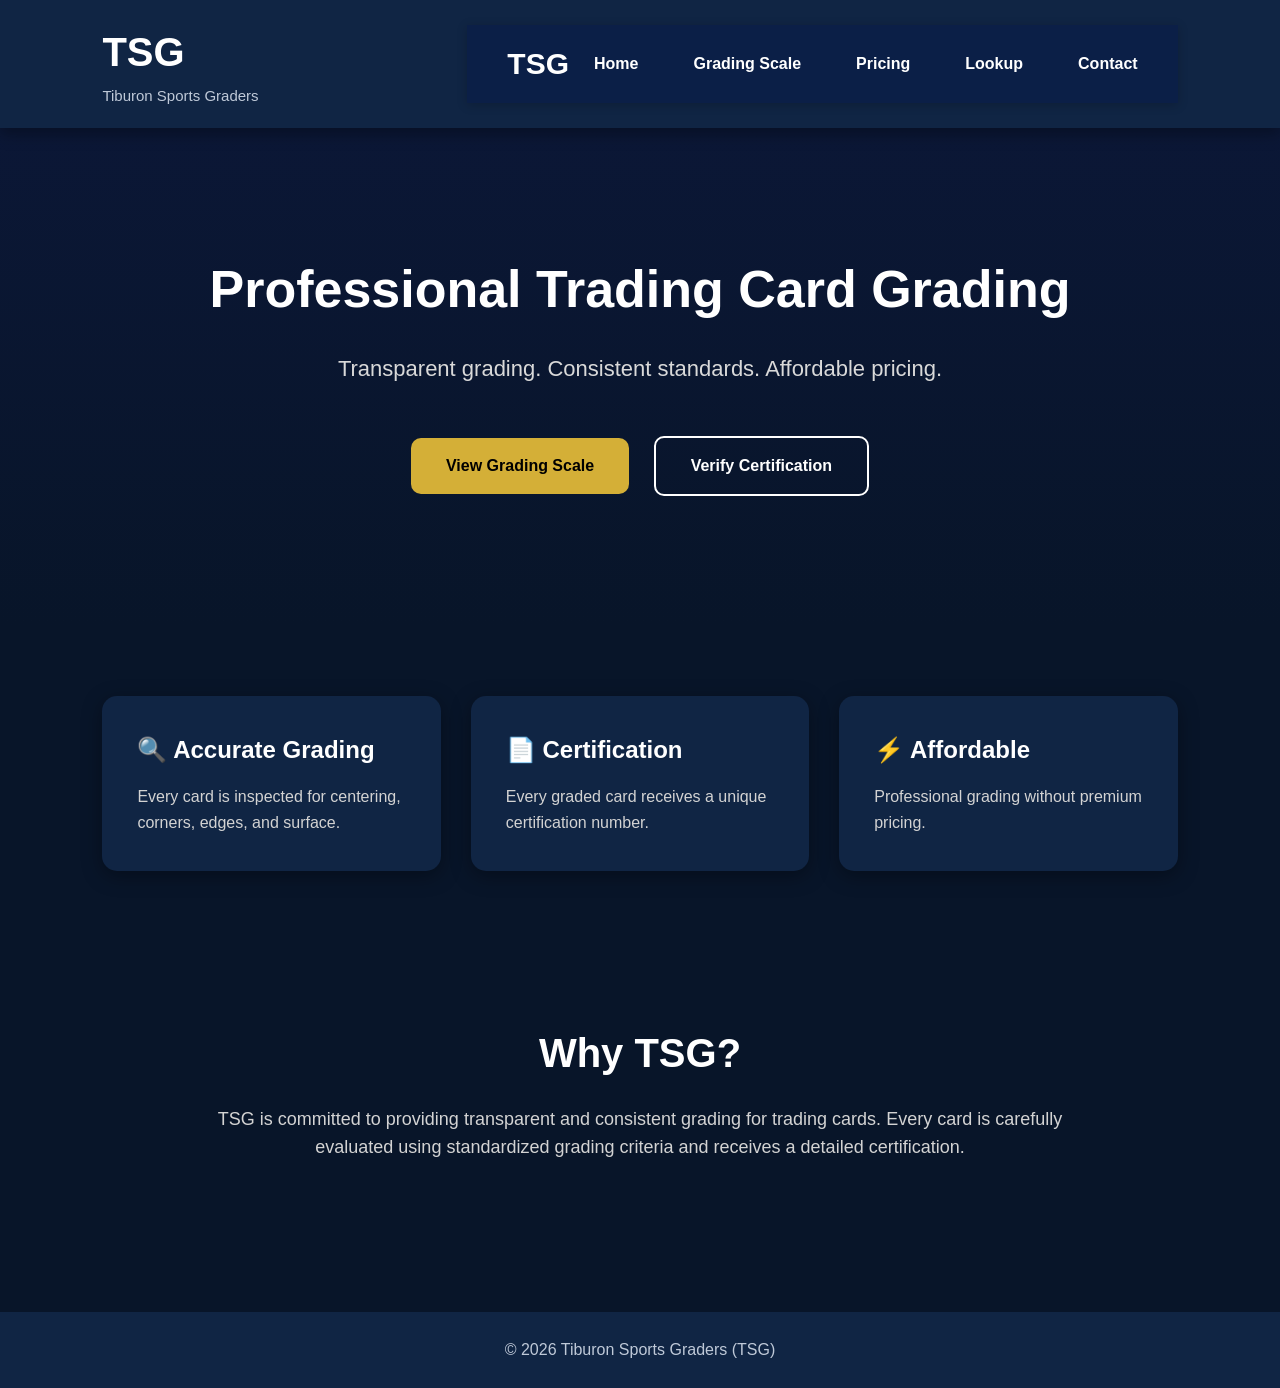
==== index.html @ 0d21d8f0 "Update navigation to use list of links Replaced the navigation structure with a list of links for be" ====
<!DOCTYPE html>
<html lang="en">
<head>
    <meta charset="UTF-8">
    <meta name="viewport" content="width=device-width, initial-scale=1.0">
    <title>TSG | Tiburon Sports Graders</title>

    <link rel="stylesheet" href="style.css">
</head>
<body>

    <header>
        <div class="logo">
            <h1>TSG</h1>
            <p>Tiburon Sports Graders</p>
        </div>

<nav>
    <h1>TSG</h1>

    <ul>
        <li><a href="#home">Home</a></li>
        <li><a href="#grading">Grading Scale</a></li>
        <li><a href="#pricing">Pricing</a></li>
        <li><a href="#lookup">Lookup</a></li>
        <li><a href="#contact">Contact</a></li>
    </ul>
</nav>

    </header>

    <section class="hero">

        <h2>Professional Trading Card Grading</h2>

        <p>
            Transparent grading.
            Consistent standards.
            Affordable pricing.
        </p>

        <a class="button" href="grading.html">View Grading Scale</a>
        <a class="button2" href="lookup.html">Verify Certification</a>

    </section>

    <section class="features">

        <div class="card">
            <h3>🔍 Accurate Grading</h3>
            <p>
                Every card is inspected for
                centering,
                corners,
                edges,
                and surface.
            </p>
        </div>

        <div class="card">
            <h3>📄 Certification</h3>
            <p>
                Every graded card receives a
                unique certification number.
            </p>
        </div>

        <div class="card">
            <h3>⚡ Affordable</h3>
            <p>
                Professional grading
                without premium pricing.
            </p>
        </div>

    </section>

    <section class="about">

        <h2>Why TSG?</h2>

        <p>
            TSG is committed to providing transparent and consistent grading for trading cards.
            Every card is carefully evaluated using standardized grading criteria and receives
            a detailed certification.
        </p>

    </section>

    <footer>

        <p>© 2026 Tiburon Sports Graders (TSG)</p>

    </footer>

</body>
</html>
---- style.css ----
*{
    margin:0;
    padding:0;
    box-sizing:border-box;
}

body{
    font-family:Arial, Helvetica, sans-serif;
    background:#081529;
    color:white;
    line-height:1.6;
}

/* ===========================
   HEADER
=========================== */

header{
    background:#102544;
    display:flex;
    justify-content:space-between;
    align-items:center;
    padding:20px 8%;
    position:sticky;
    top:0;
    z-index:1000;
    box-shadow:0 5px 15px rgba(0,0,0,.35);
}

.logo h1{
    font-size:40px;
    color:#ffffff;
}

.logo p{
    color:#bfc9d8;
    font-size:15px;
}

nav a{
    color:white;
    text-decoration:none;
    margin-left:25px;
    transition:.3s;
    font-weight:bold;
}

nav a:hover{
    color:#c0c0c0;
}

/* ===========================
   HERO
=========================== */

.hero{
    text-align:center;
    padding:120px 20px;
    background:linear-gradient(#0b1736,#081529);
}

.hero h2{
    font-size:52px;
    margin-bottom:20px;
}

.hero p{
    font-size:22px;
    color:#d9d9d9;
    margin-bottom:40px;
}

/* ===========================
   BUTTONS
=========================== */

.button,
.button2{

    display:inline-block;

    padding:15px 35px;

    margin:10px;

    border-radius:10px;

    text-decoration:none;

    font-weight:bold;

    transition:.3s;
}

.button{
    background:#d4af37;
    color:black;
}

.button:hover{
    background:#f2cb4c;
}

.button2{
    border:2px solid white;
    color:white;
}

.button2:hover{
    background:white;
    color:black;
}

/* ===========================
   FEATURE CARDS
=========================== */

.features{

    display:grid;

    grid-template-columns:repeat(auto-fit,minmax(250px,1fr));

    gap:30px;

    padding:70px 8%;
}

.card{

    background:#102544;

    padding:35px;

    border-radius:15px;

    transition:.3s;

    box-shadow:0 5px 20px rgba(0,0,0,.35);
}

.card:hover{

    transform:translateY(-8px);

    background:#17345d;
}

.card h3{

    margin-bottom:15px;

    font-size:24px;
}

.card p{

    color:#d3d3d3;
}

/* ===========================
   ABOUT
=========================== */

.about{

    text-align:center;

    padding:80px 12%;
}

.about h2{

    font-size:40px;

    margin-bottom:20px;
}

.about p{

    max-width:850px;

    margin:auto;

    color:#d3d3d3;

    font-size:18px;
}

/* ===========================
   FOOTER
=========================== */

footer{

    background:#102544;

    text-align:center;

    padding:25px;

    margin-top:70px;

    color:#bfc9d8;
}

/* ===========================
   MOBILE
=========================== */

@media(max-width:900px){

header{

    flex-direction:column;

    text-align:center;
}

nav{

    margin-top:20px;
}

nav a{

    display:block;

    margin:12px 0;
}

.hero h2{

    font-size:36px;
}

.hero p{

    font-size:18px;
}

.features{

    padding:50px 20px;
}

}
.container{
    width:90%;
    max-width:1100px;
    margin:auto;
    padding:40px;
}

table{
    width:100%;
    border-collapse:collapse;
    margin-top:30px;
}

th{
    background:#0b1f47;
    color:white;
    padding:15px;
}

td{
    padding:15px;
    border:1px solid #d9d9d9;
}

tr:nth-child(even){
    background:#1a4d8f;
    color:white;
}

.grades{
    display:grid;
    grid-template-columns:repeat(auto-fit,minmax(220px,1fr));
    gap:20px;
    margin-top:30px;
}

.box{
    background:#404040;
    color:#fff;
    border-radius:12px;
    padding:20px;
    box-shadow:0 4px 12px rgba(0,0,0,.15);
}

.box:nth-child(even){
    background:#1a4d8f;
}

function searchCard(){

let cert=document.getElementById("cert").value;

let result=document.getElementById("result");

if(cert=="001"){

result.innerHTML=`

<h2>Certification #001</h2>

<img src="images/ozzie.jpg" width="250">

<h3>Ozzie Guillen</h3>

<p><b>Year:</b> 1989</p>

<p><b>Brand:</b> Donruss</p>

<p><b>Set:</b> MVP</p>

<p><b>Card #:</b> BC-23</p>

<p><b>Final Grade:</b> EX5</p>

<p><b>Grader:</b> TSG</p>

<p><b>Notes</b></p>

<ul>

<li>Red stain on back</li>

<li>2 factory print dots</li>

</ul>

`;

}

else{

result.innerHTML="<h2>Certification Not Found</h2>";

}

}
/* Navigation Bar */

nav {
    position: sticky;      /* Makes it stay at the top while scrolling */
    top: 0;
    z-index: 1000;

    display: flex;
    justify-content: space-between;
    align-items: center;

    background: #0B1F47;
    padding: 15px 40px;

    box-shadow: 0 2px 10px rgba(0,0,0,.2);
}

nav h1 {
    color: white;
    margin: 0;
    font-size: 30px;
}

nav ul {
    display: flex;
    list-style: none;
    gap: 30px;
    margin: 0;
    padding: 0;
}

nav a {
    color: white;
    text-decoration: none;
    font-weight: bold;
    transition: 0.3s;
}

nav a:hover {
    color: gold;
}
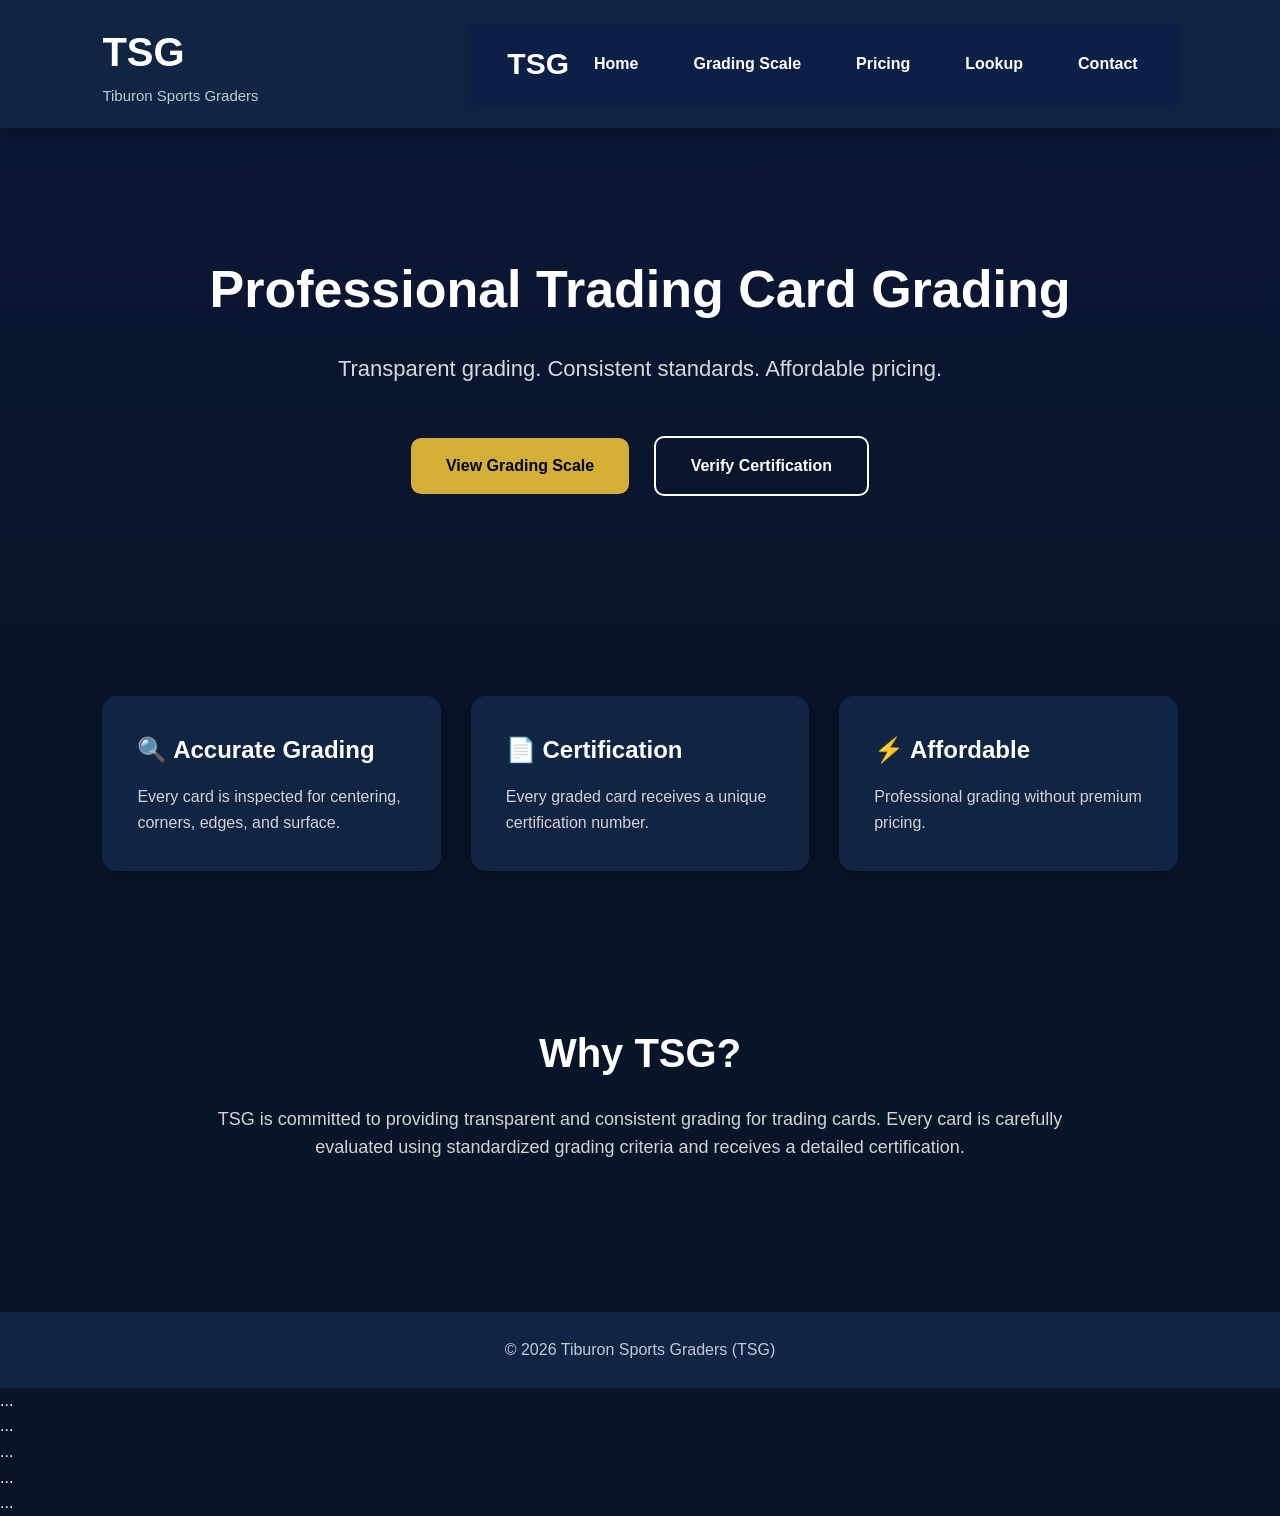
==== commit 94058dbb: "Add new sections to index.html Added multiple sections for home, grading, pricing, lookup, and conta" ====
--- a/index.html
+++ b/index.html
@@ -95,3 +95,22 @@
 
 </body>
 </html>
+<section id="home">
+...
+</section>
+
+<section id="grading">
+...
+</section>
+
+<section id="pricing">
+...
+</section>
+
+<section id="lookup">
+...
+</section>
+
+<section id="contact">
+...
+</section>
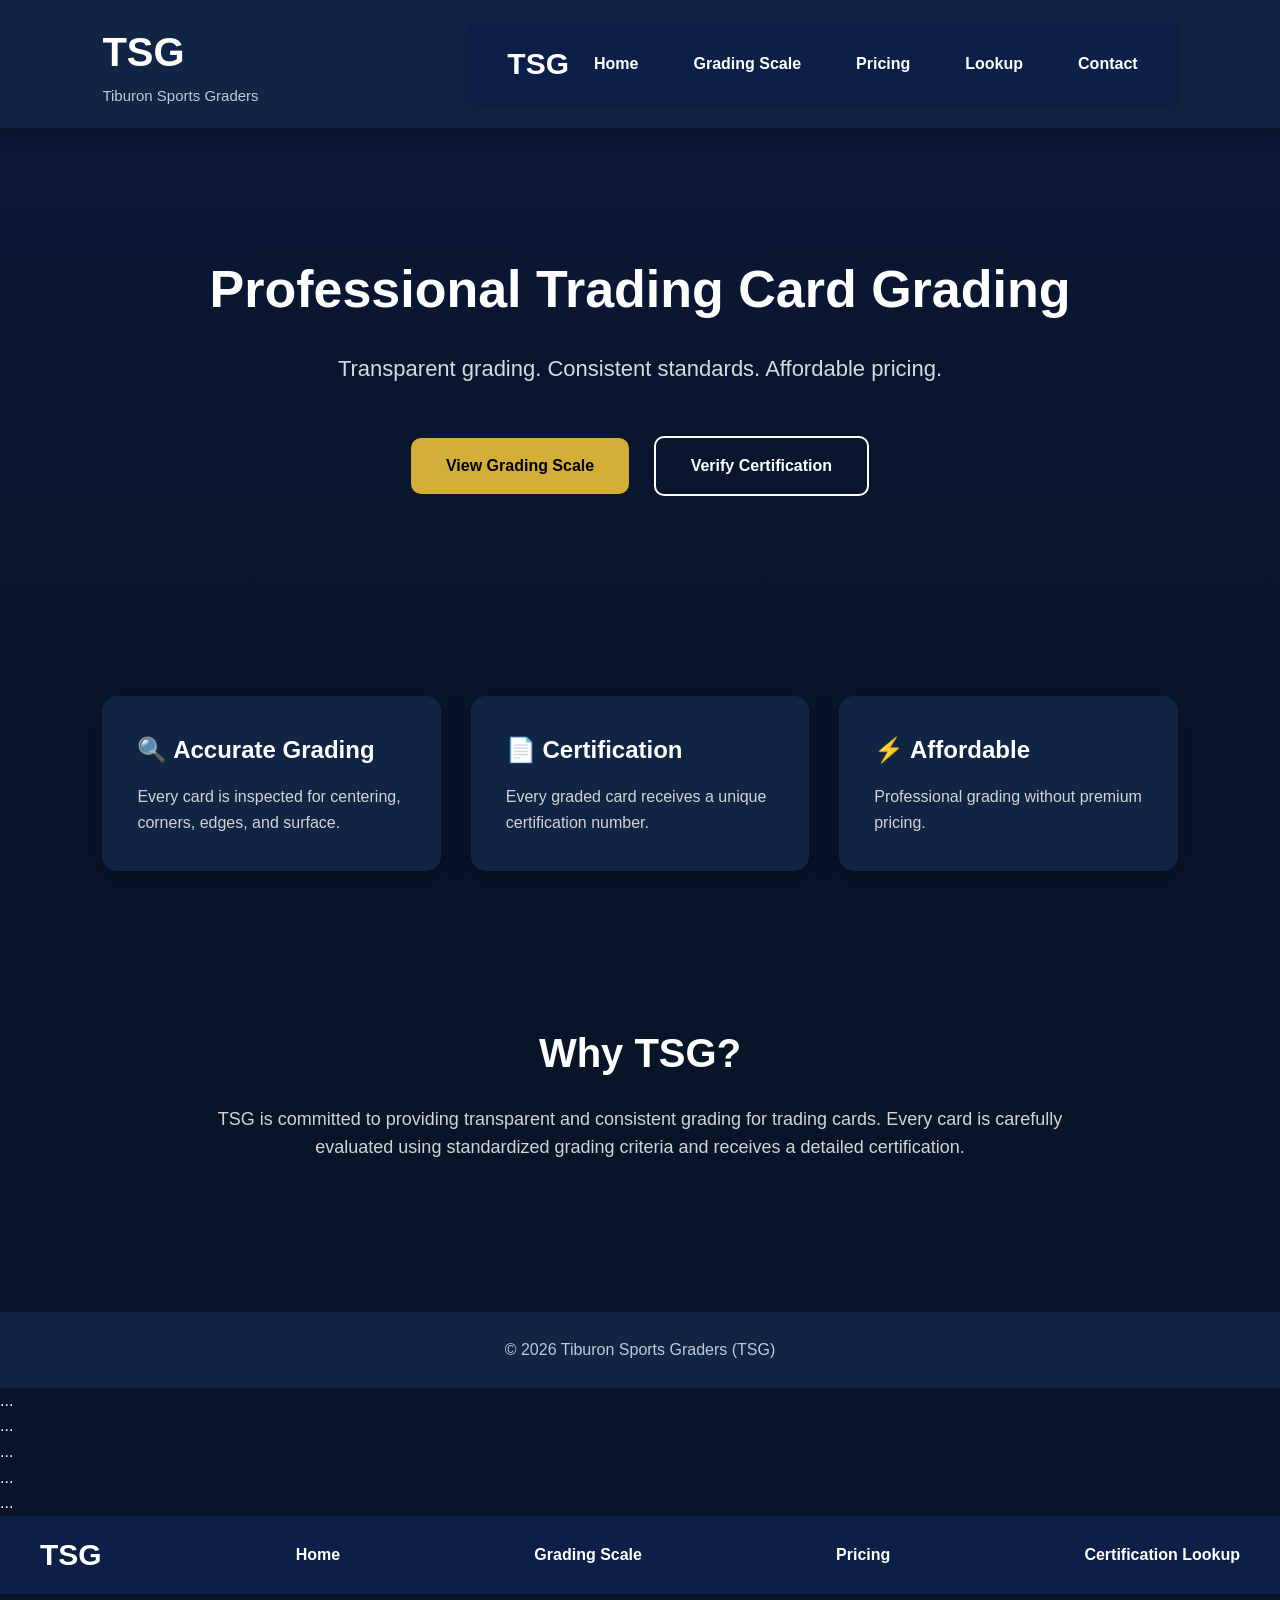
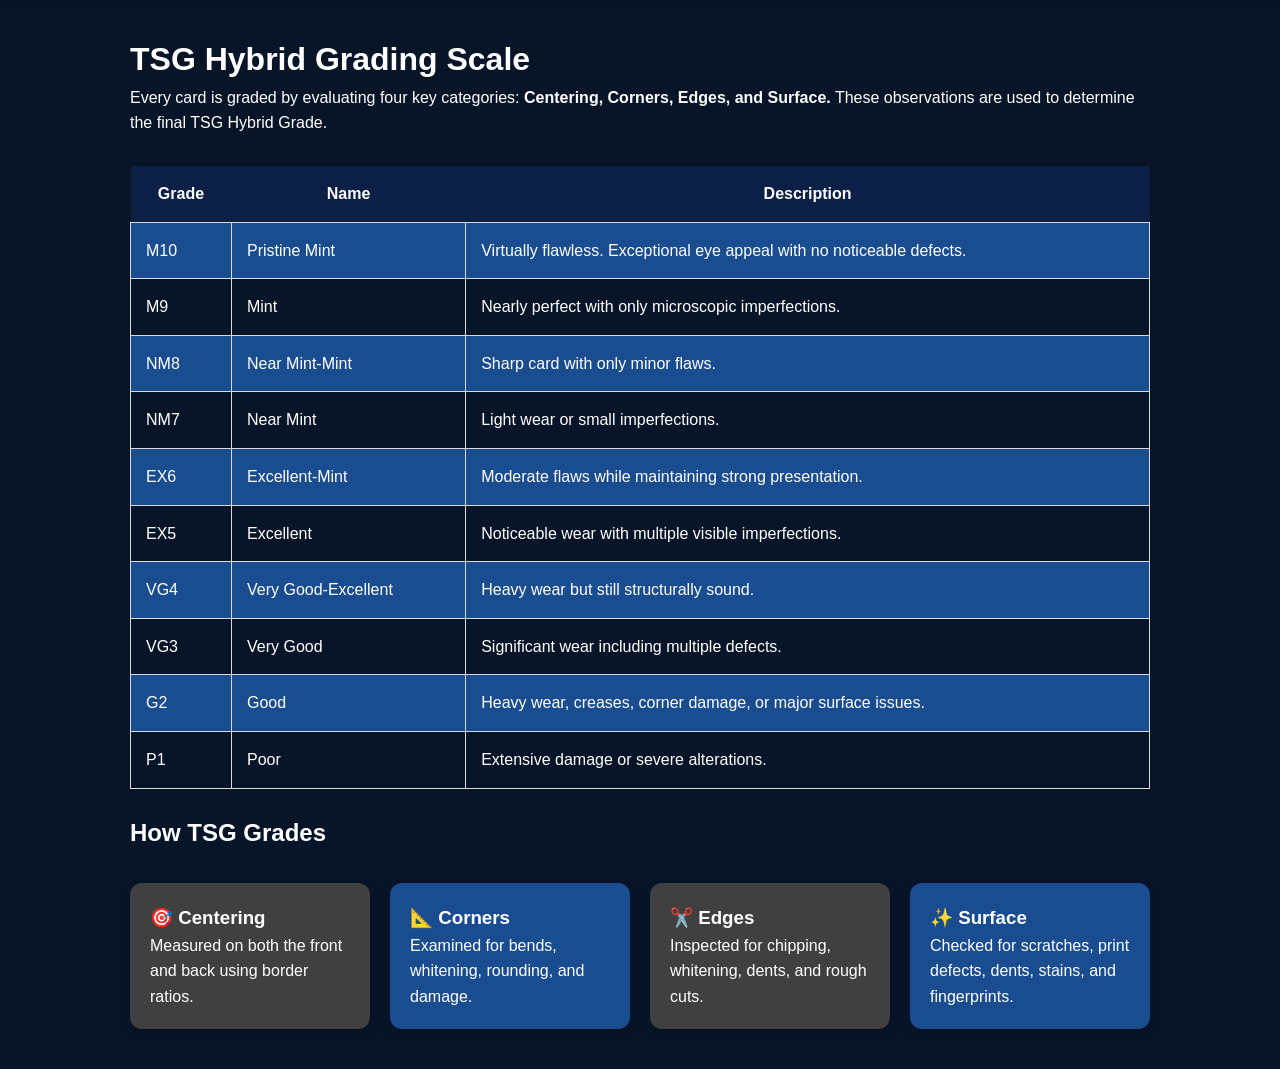
==== commit 162a4a60: "Add basic structure and grading scale to index.html" ====
--- a/index.html
+++ b/index.html
@@ -114,3 +114,135 @@
 <section id="contact">
 ...
 </section>
+<!DOCTYPE html>
+<html lang="en">
+<head>
+<meta charset="UTF-8">
+<meta name="viewport" content="width=device-width, initial-scale=1.0">
+<title>TSG Grading Scale</title>
+<link rel="stylesheet" href="style.css">
+</head>
+
+<body>
+
+<nav>
+    <h1>TSG</h1>
+    <a href="index">Home</a>
+    <a href="grading">Grading Scale</a>
+    <a href="pricing">Pricing</a>
+    <a href="lookup">Certification Lookup</a>
+</nav>
+
+<div class="container">
+
+<h1>TSG Hybrid Grading Scale</h1>
+
+<p>
+Every card is graded by evaluating four key categories:
+<strong>Centering, Corners, Edges, and Surface.</strong>
+These observations are used to determine the final TSG Hybrid Grade.
+</p>
+
+<table>
+
+<tr>
+<th>Grade</th>
+<th>Name</th>
+<th>Description</th>
+</tr>
+
+<tr>
+<td>M10</td>
+<td>Pristine Mint</td>
+<td>Virtually flawless. Exceptional eye appeal with no noticeable defects.</td>
+</tr>
+
+<tr>
+<td>M9</td>
+<td>Mint</td>
+<td>Nearly perfect with only microscopic imperfections.</td>
+</tr>
+
+<tr>
+<td>NM8</td>
+<td>Near Mint-Mint</td>
+<td>Sharp card with only minor flaws.</td>
+</tr>
+
+<tr>
+<td>NM7</td>
+<td>Near Mint</td>
+<td>Light wear or small imperfections.</td>
+</tr>
+
+<tr>
+<td>EX6</td>
+<td>Excellent-Mint</td>
+<td>Moderate flaws while maintaining strong presentation.</td>
+</tr>
+
+<tr>
+<td>EX5</td>
+<td>Excellent </td>
+<td> Noticeable wear with multiple visible imperfections.</td>
+</tr>
+
+<tr>
+<td>VG4</td>
+<td>Very Good-Excellent</td>
+<td>Heavy wear but still structurally sound.</td>
+</tr>
+
+<tr>
+<td>VG3</td>
+<td>Very Good</td>
+<td>Significant wear including multiple defects.</td>
+</tr>
+
+<tr>
+<td>G2</td>
+<td>Good</td>
+<td>Heavy wear, creases, corner damage, or major surface issues.</td>
+</tr>
+
+<tr>
+<td>P1</td>
+<td>Poor</td>
+<td>Extensive damage or severe alterations.</td>
+</tr>
+
+</table>
+
+<br>
+
+<h2>How TSG Grades</h2>
+
+<div class="grades">
+
+<div class="box">
+<h3>🎯 Centering</h3>
+<p>Measured on both the front and back using border ratios.</p>
+</div>
+
+<div class="box">
+<h3>📐 Corners</h3>
+<p>Examined for bends, whitening, rounding, and damage.</p>
+</div>
+
+<div class="box">
+<h3>✂️ Edges</h3>
+<p>Inspected for chipping, whitening, dents, and rough cuts.</p>
+</div>
+
+<div class="box">
+<h3>✨ Surface</h3>
+<p>Checked for scratches, print defects, dents, stains, and fingerprints.</p>
+</div>
+
+</div>
+
+</div>
+
+</body>
+</html>
+
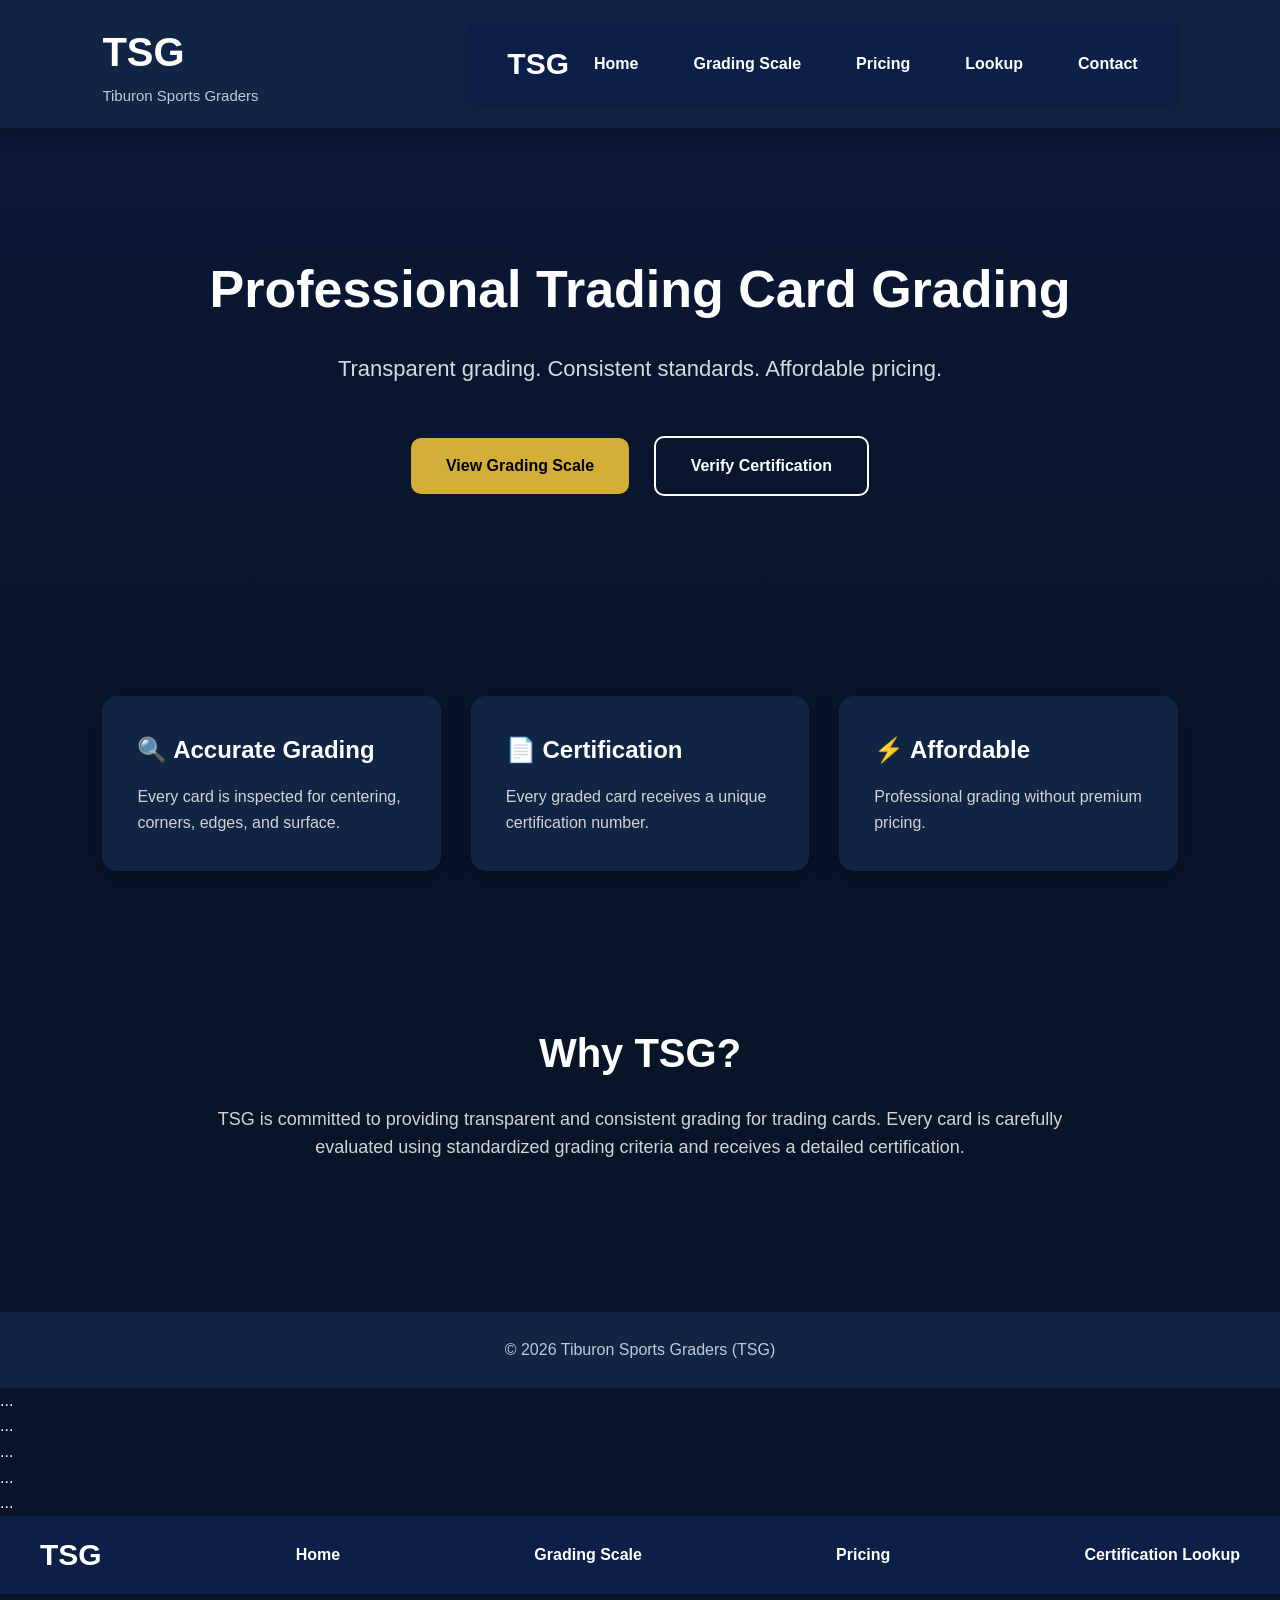
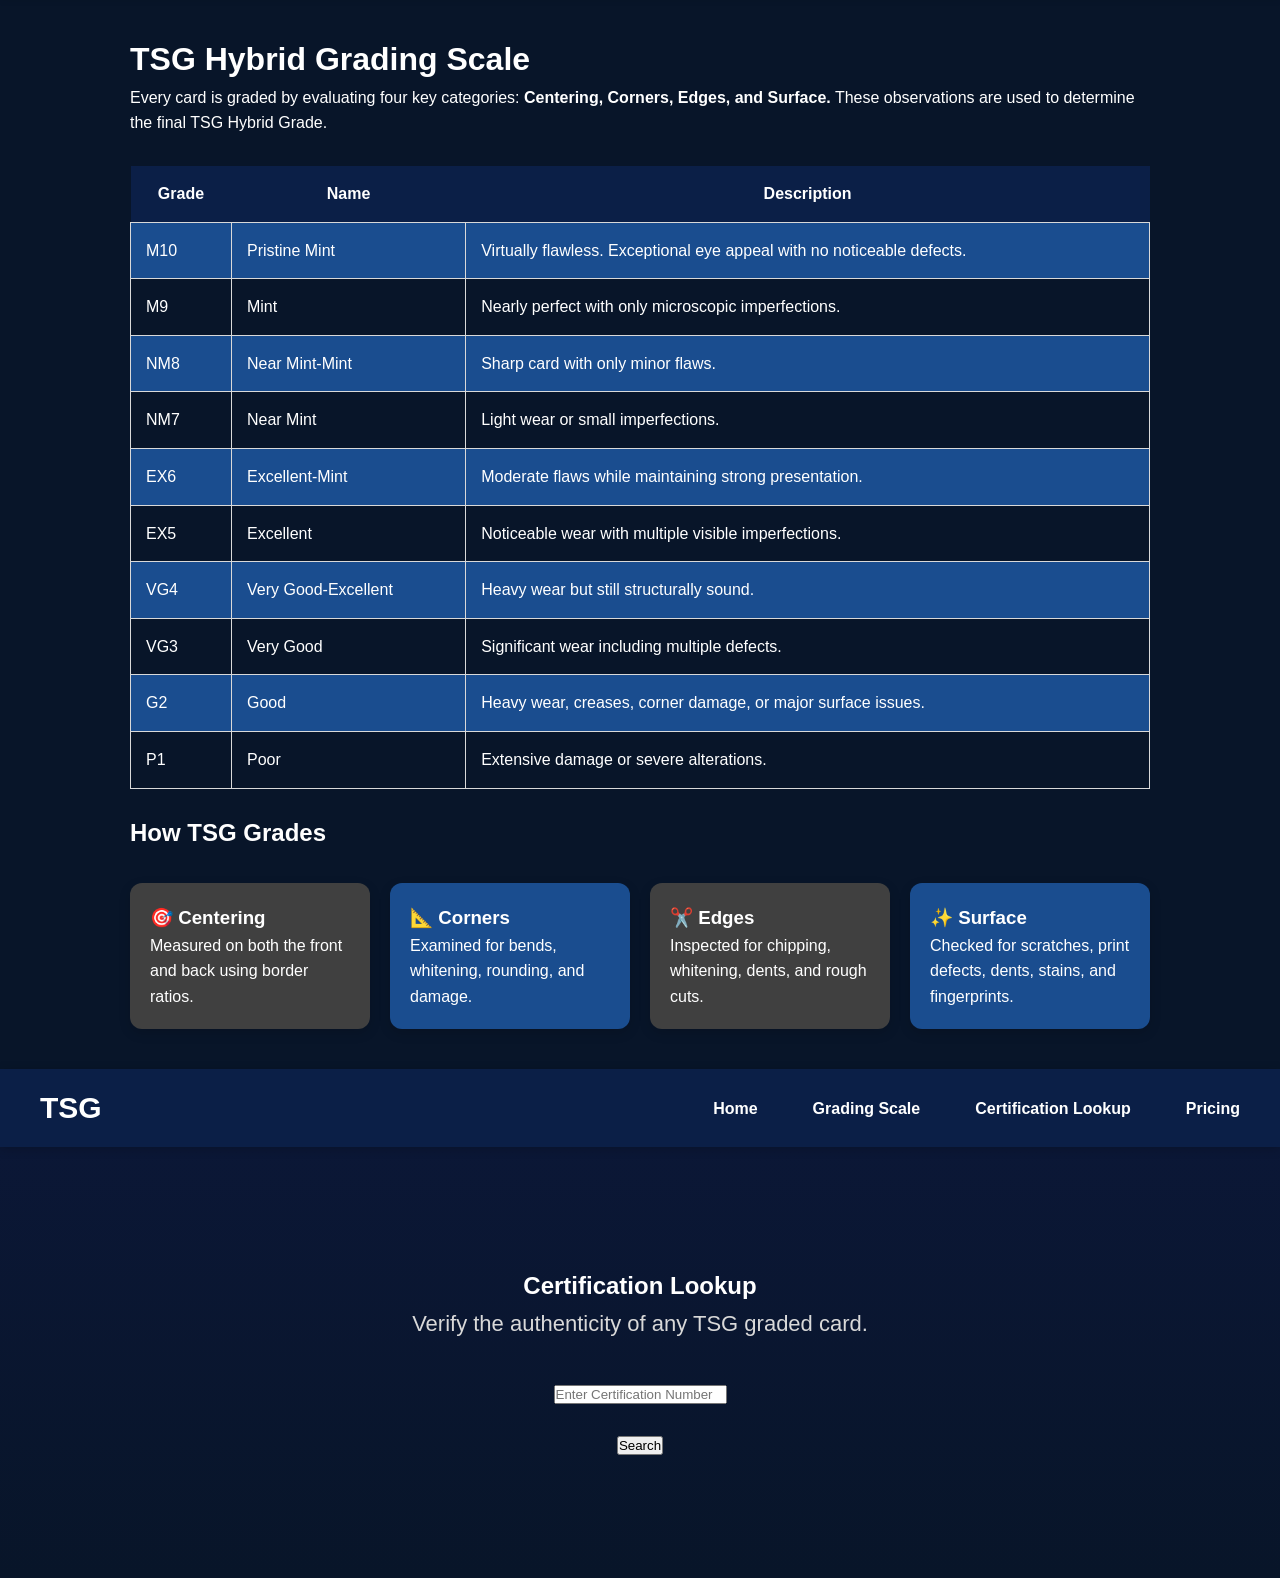
==== commit a3dace3f: "Add HTML structure for Certification Lookup page" ====
--- a/index.html
+++ b/index.html
@@ -245,4 +245,51 @@
 
 </body>
 </html>
-
+<!DOCTYPE html>
+<html lang="en">
+<head>
+<meta charset="UTF-8">
+<meta name="viewport" content="width=device-width, initial-scale=1.0">
+<title>Certification Lookup | TSG</title>
+<link rel="stylesheet" href="style.css">
+</head>
+
+<body>
+
+<nav>
+    <h1>TSG</h1>
+
+    <ul>
+        <li><a href="index">Home</a></li>
+        <li><a href="grading">Grading Scale</a></li>
+        <li><a href="lookup">Certification Lookup</a></li>
+        <li><a href="pricing">Pricing</a></li>
+    </ul>
+</nav>
+
+<section class="hero">
+
+<h1>Certification Lookup</h1>
+
+<p>
+Verify the authenticity of any TSG graded card.
+</p>
+
+<input
+type="text"
+id="cert"
+placeholder="Enter Certification Number">
+
+<br><br>
+
+<button onclick="searchCard()">Search</button>
+
+</section>
+
+<section id="result"></section>
+
+<script src="script.js"></script>
+
+</body>
+</html>
+
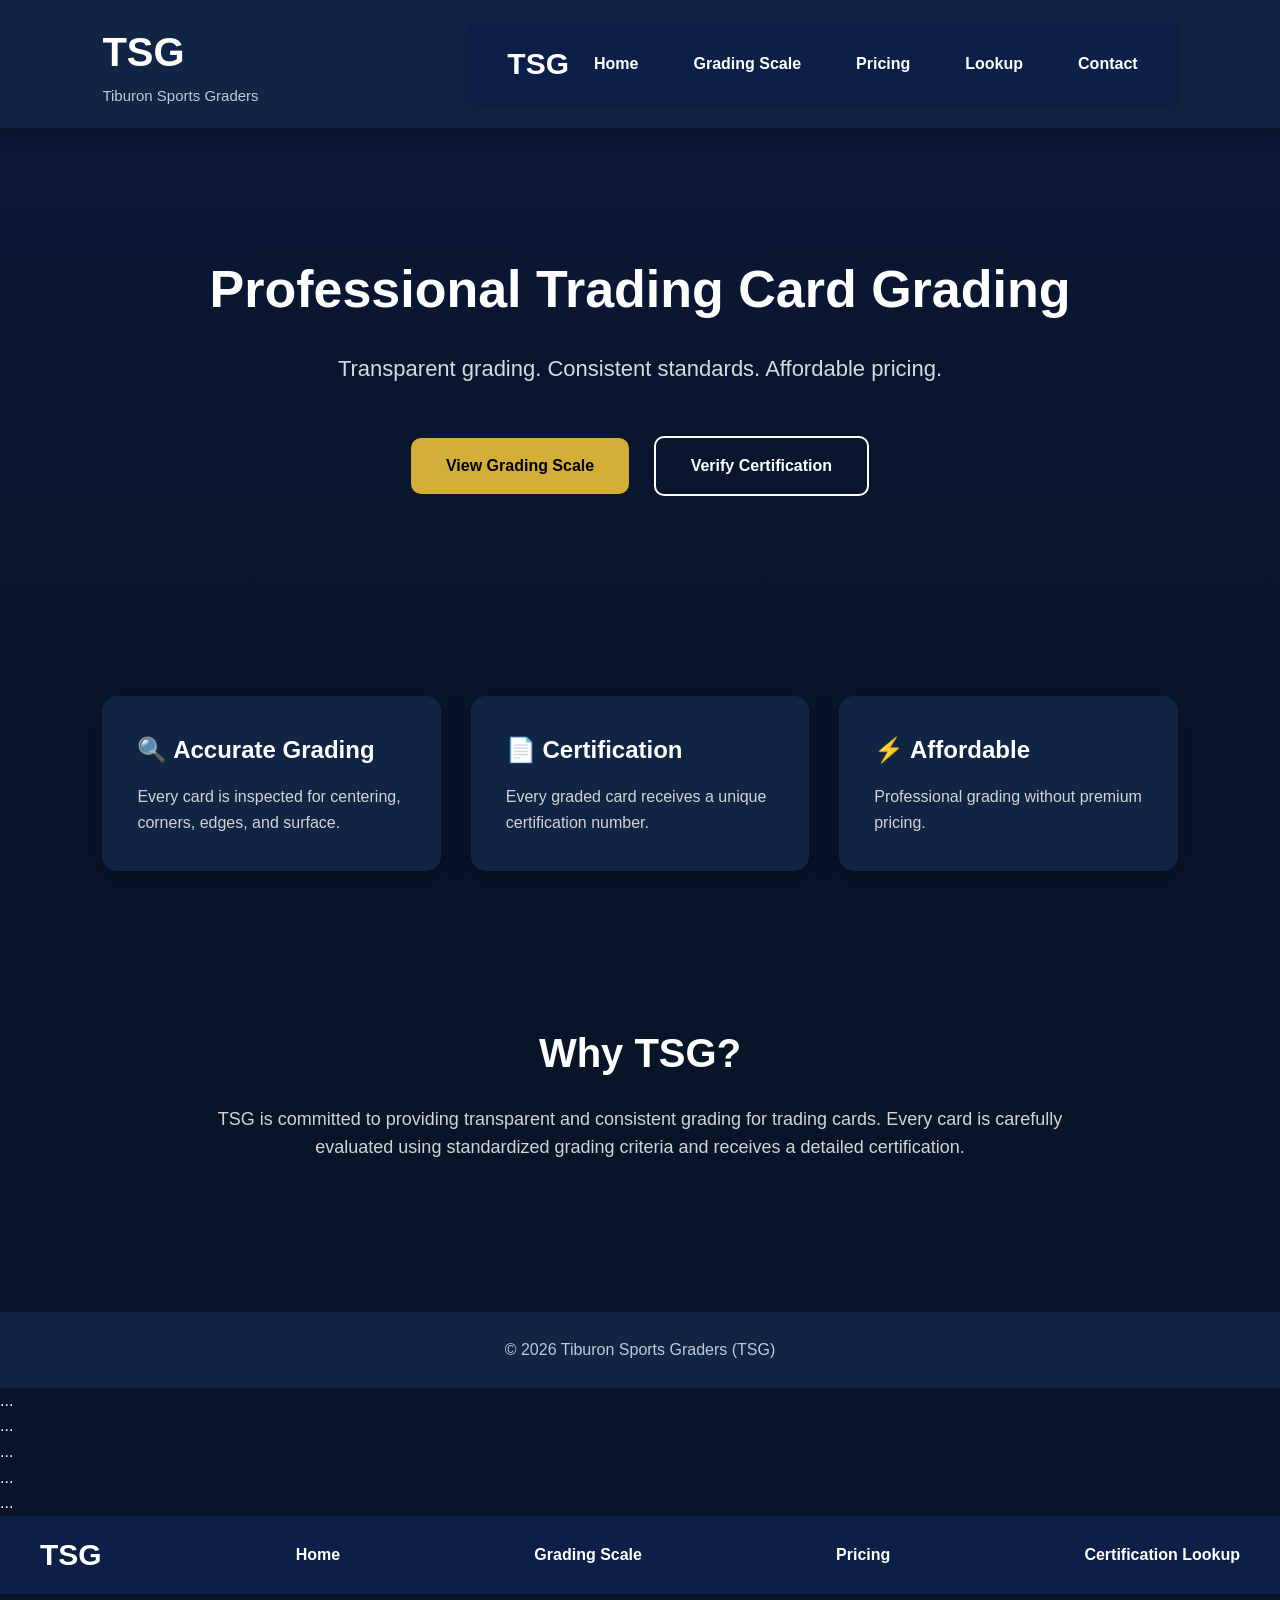
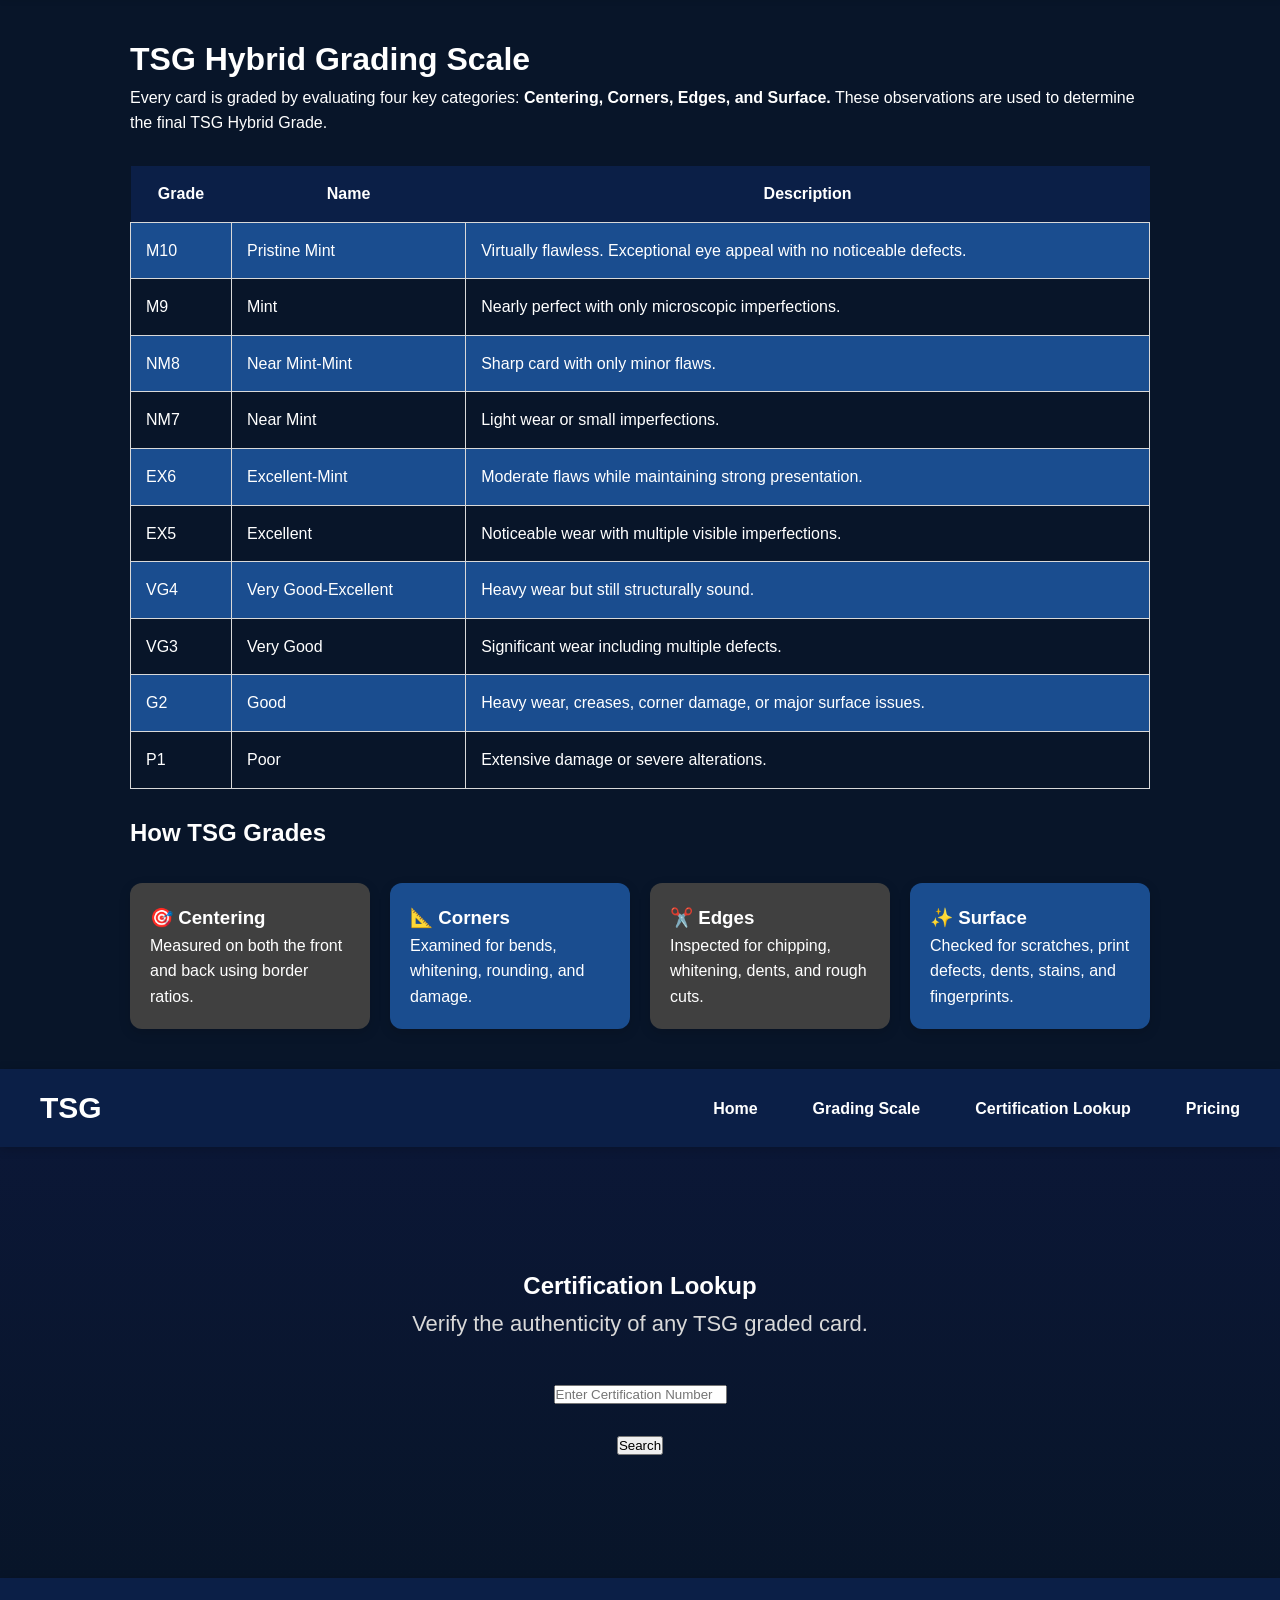
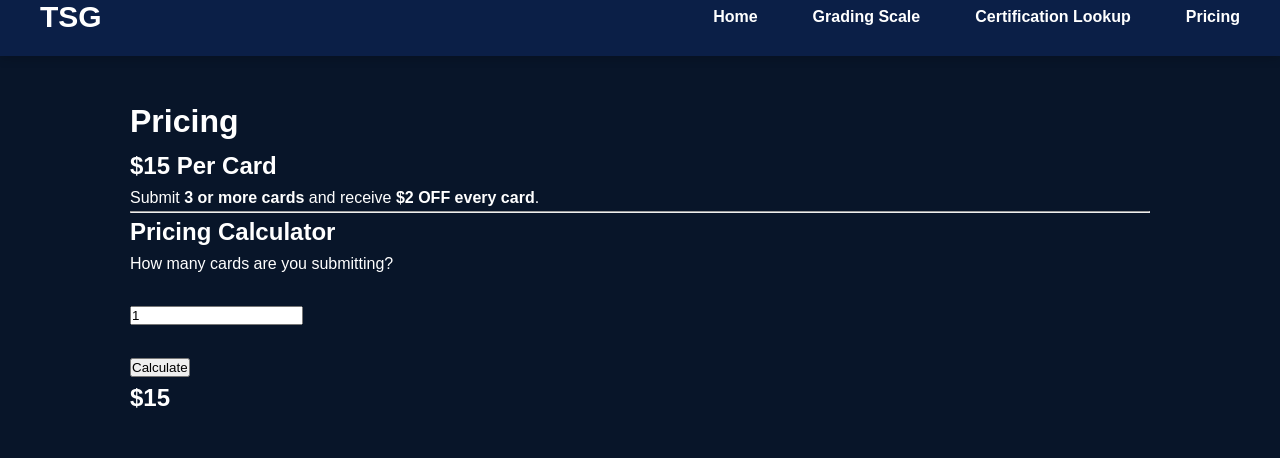
==== commit 357f8560: "Add basic structure for TSG Pricing page" ====
--- a/index.html
+++ b/index.html
@@ -292,4 +292,65 @@
 
 </body>
 </html>
-
+<!DOCTYPE html>
+<html lang="en">
+<head>
+    <meta charset="UTF-8">
+    <meta name="viewport" content="width=device-width, initial-scale=1.0">
+    <title>TSG Pricing</title>
+    <link rel="stylesheet" href="style.css">
+</head>
+
+<body>
+
+<nav>
+    <h1>TSG</h1>
+
+    <ul>
+        <li><a href="index">Home</a></li>
+        <li><a href="grading">Grading Scale</a></li>
+        <li><a href="lookup">Certification Lookup</a></li>
+        <li><a href="pricing">Pricing</a></li>
+    </ul>
+</nav>
+
+<div class="container">
+
+    <h1>Pricing</h1>
+
+    <h2>$15 Per Card</h2>
+
+    <p>
+        Submit <strong>3 or more cards</strong> and receive
+        <strong>$2 OFF every card</strong>.
+    </p>
+
+    <hr>
+
+    <h2>Pricing Calculator</h2>
+
+    <label>How many cards are you submitting?</label>
+
+    <br><br>
+
+    <input
+        type="number"
+        id="cardCount"
+        min="1"
+        value="1">
+
+    <br><br>
+
+    <button onclick="calculatePrice()">
+        Calculate
+    </button>
+
+    <h2 id="totalPrice">$15</h2>
+
+</div>
+
+<script src="script.js"></script>
+
+</body>
+</html>
+
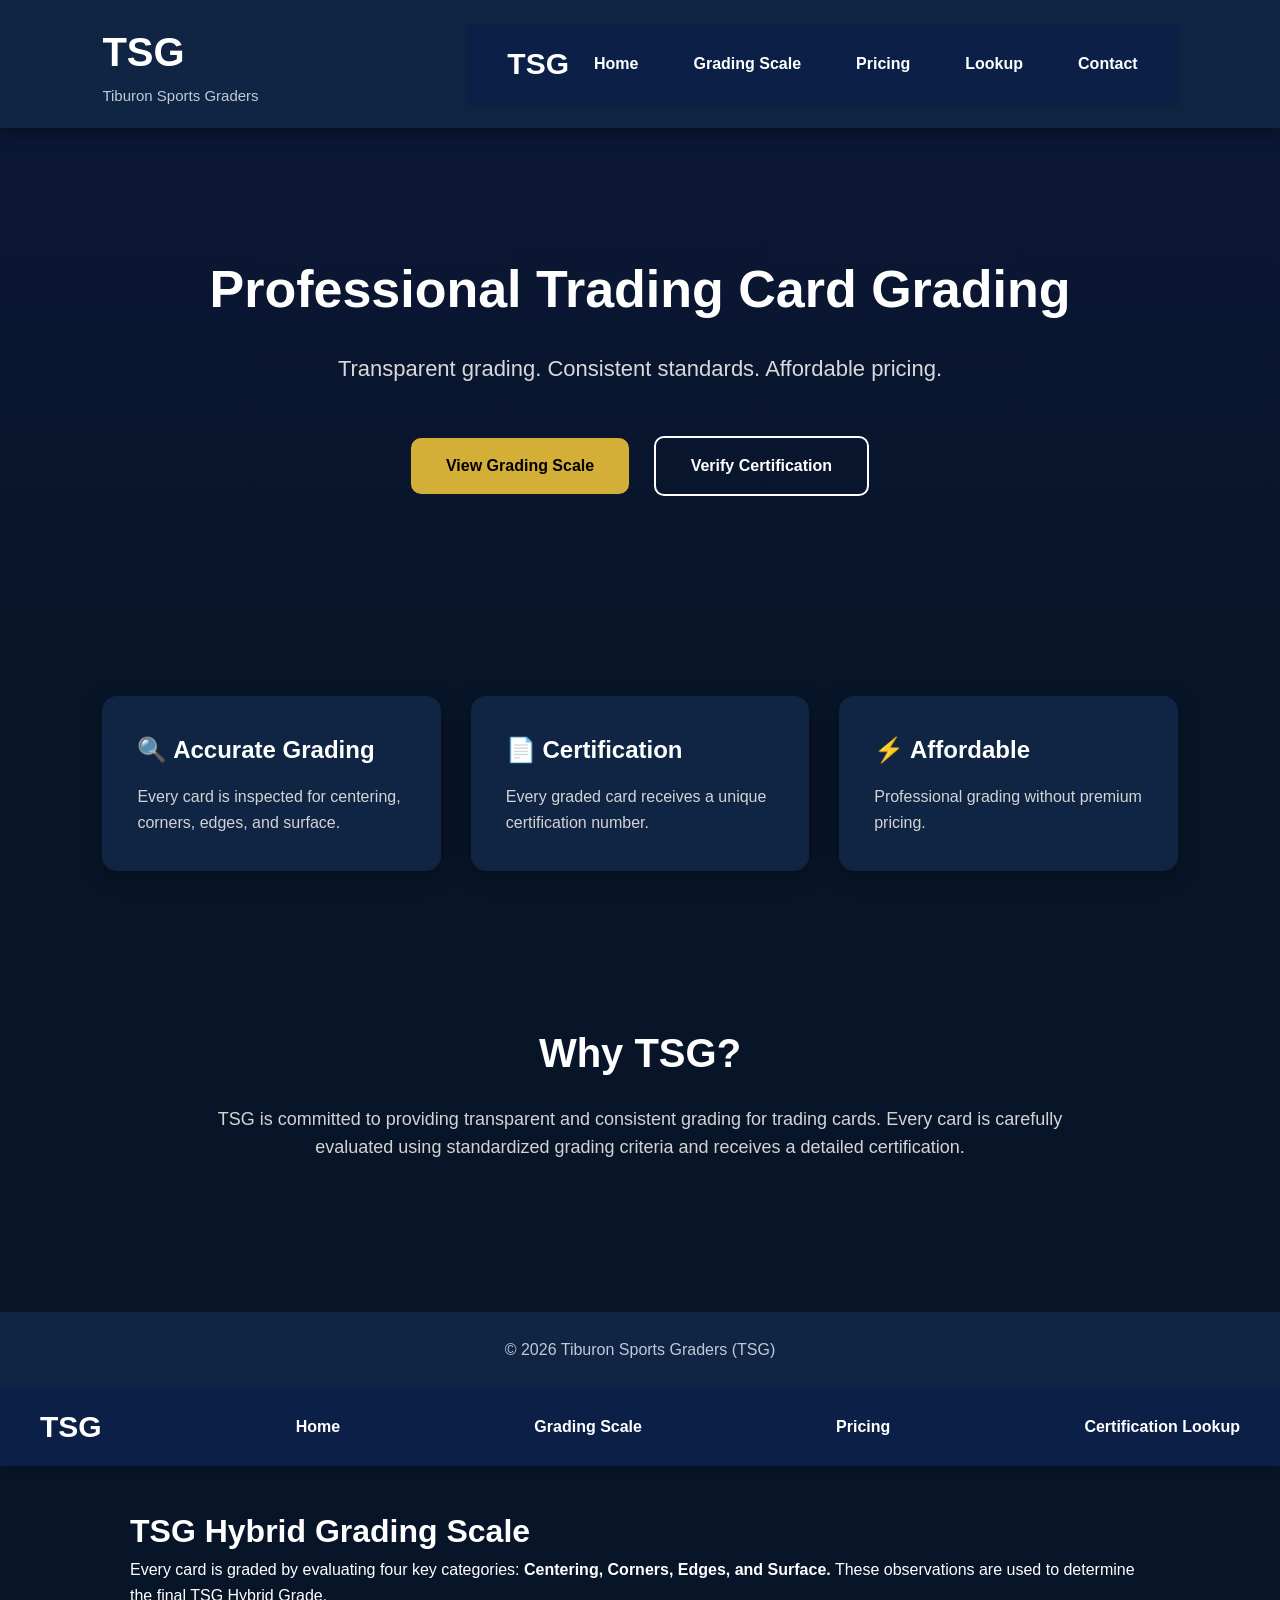
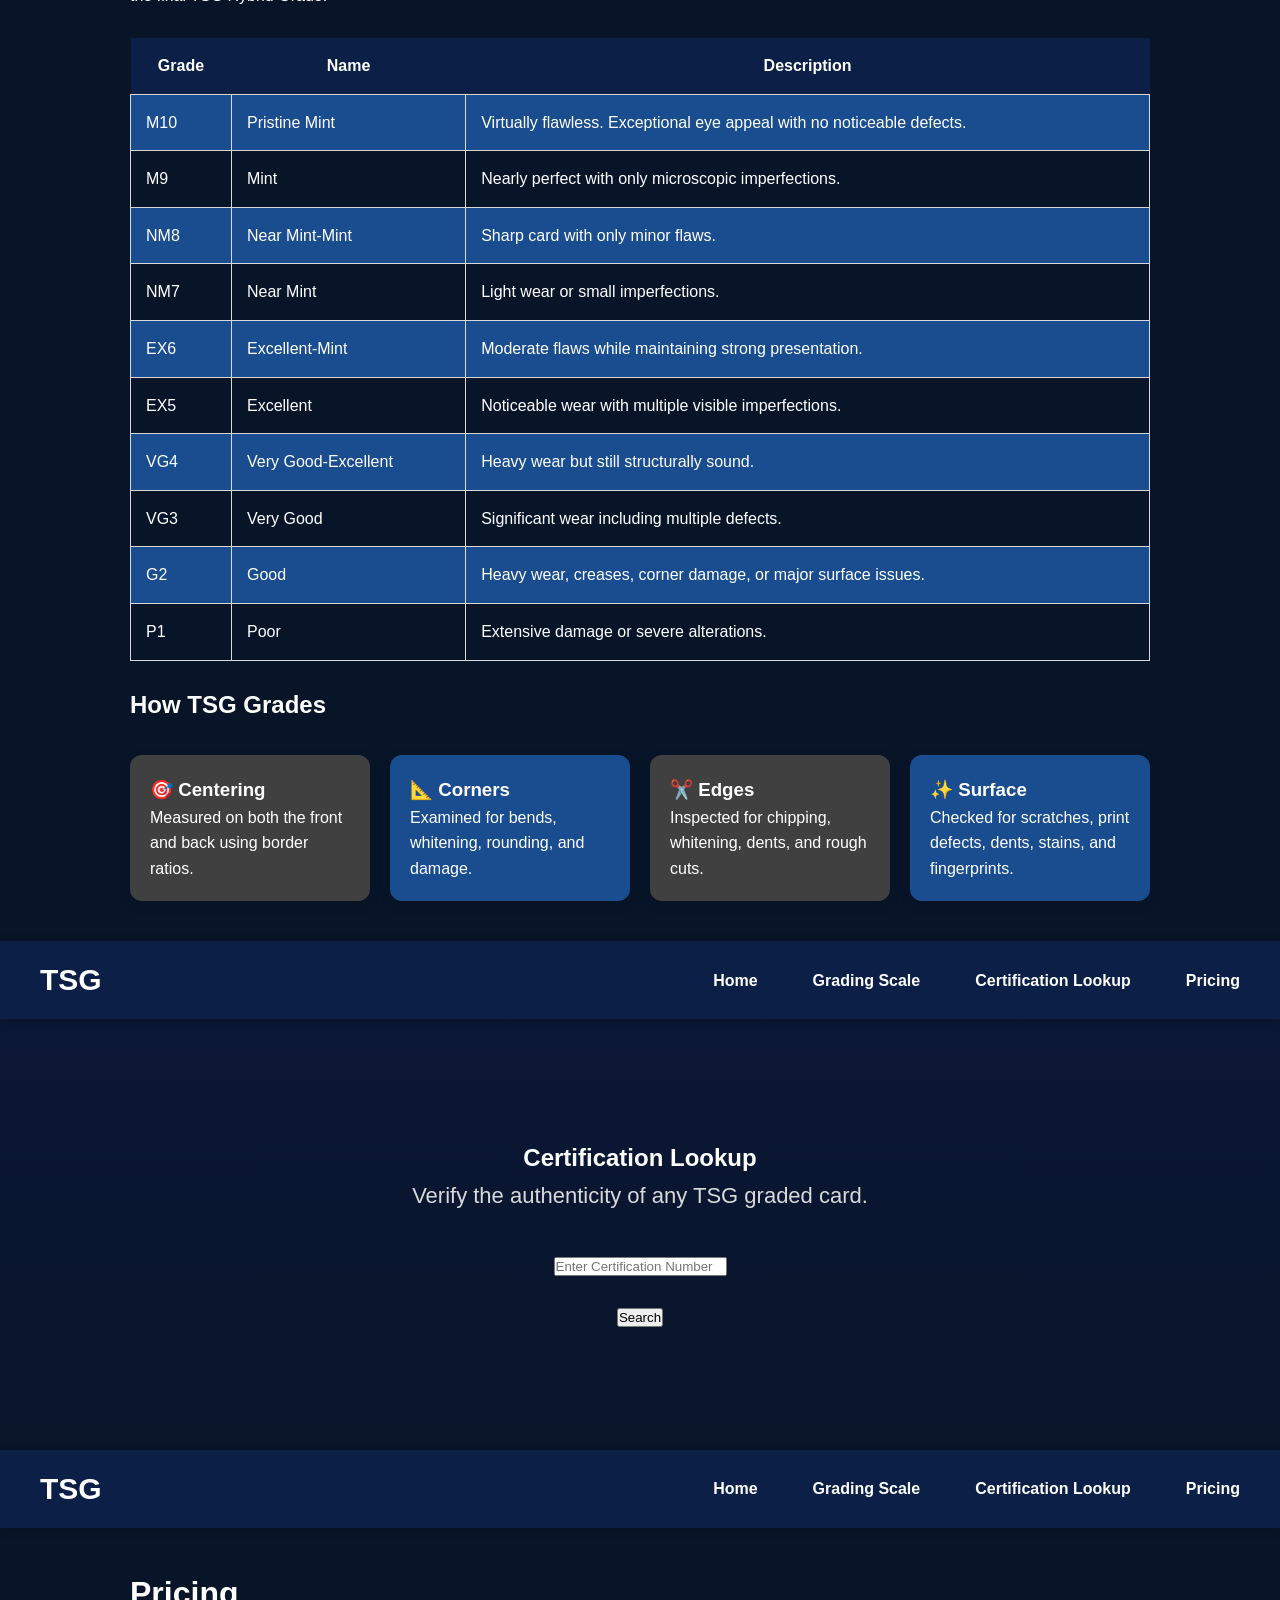
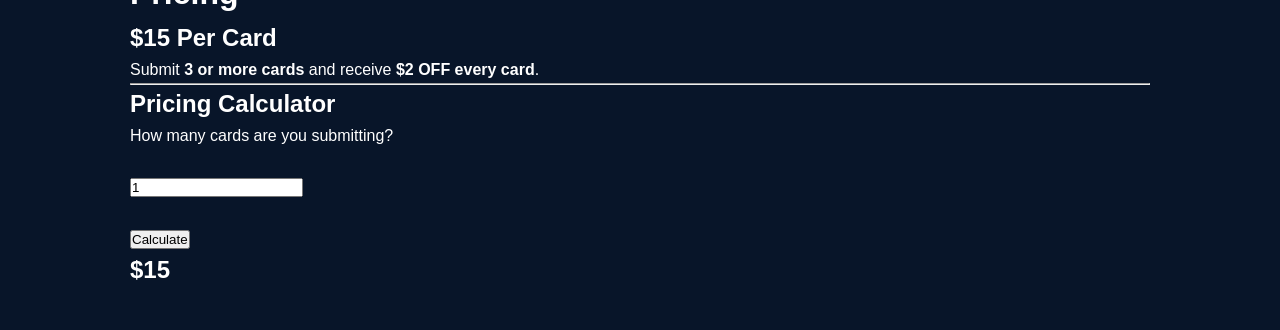
==== commit 30a714cc: "Remove unused sections from index.html Removed multiple sections from the HTML document." ====
--- a/index.html
+++ b/index.html
@@ -93,26 +93,7 @@
 
     </footer>
 
-</body>
-</html>
-<section id="home">
-...
-</section>
-
-<section id="grading">
-...
-</section>
-
-<section id="pricing">
-...
-</section>
-
-<section id="lookup">
-...
-</section>
-
-<section id="contact">
-...
+
 </section>
 <!DOCTYPE html>
 <html lang="en">
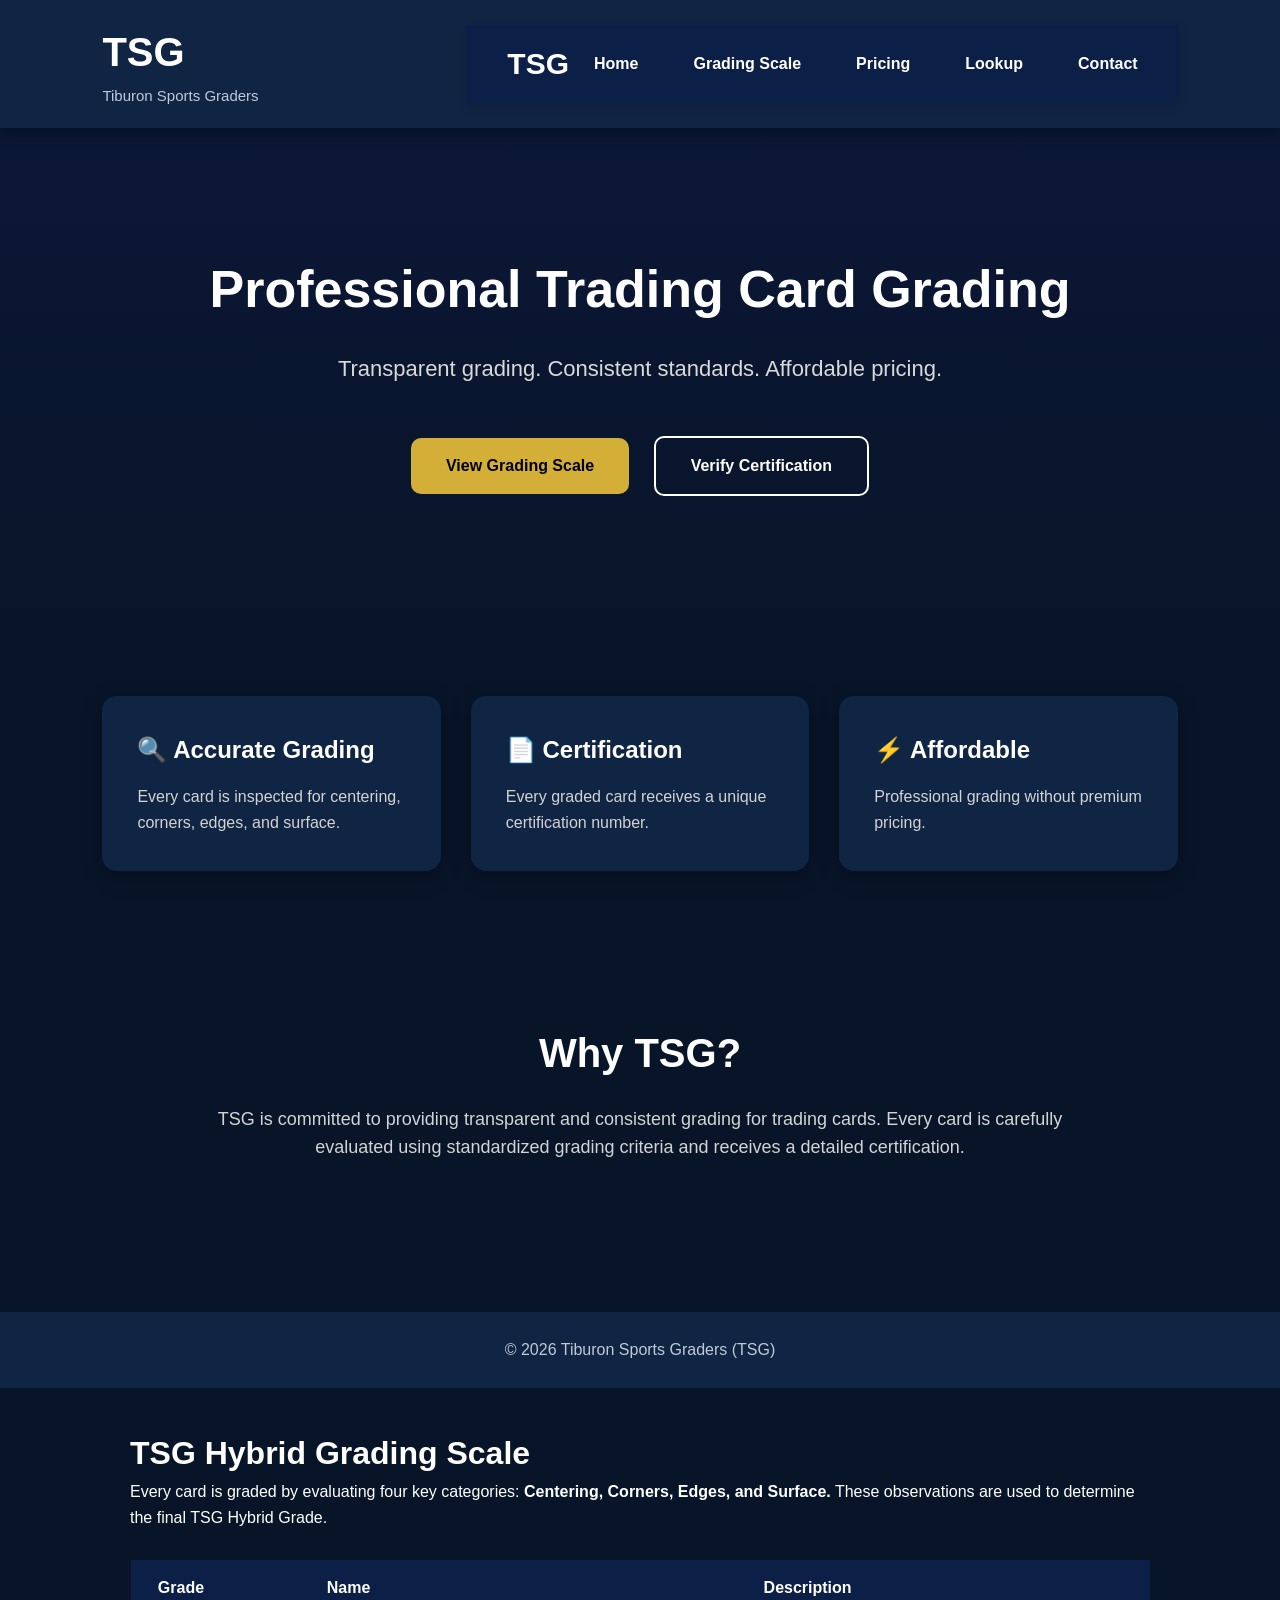
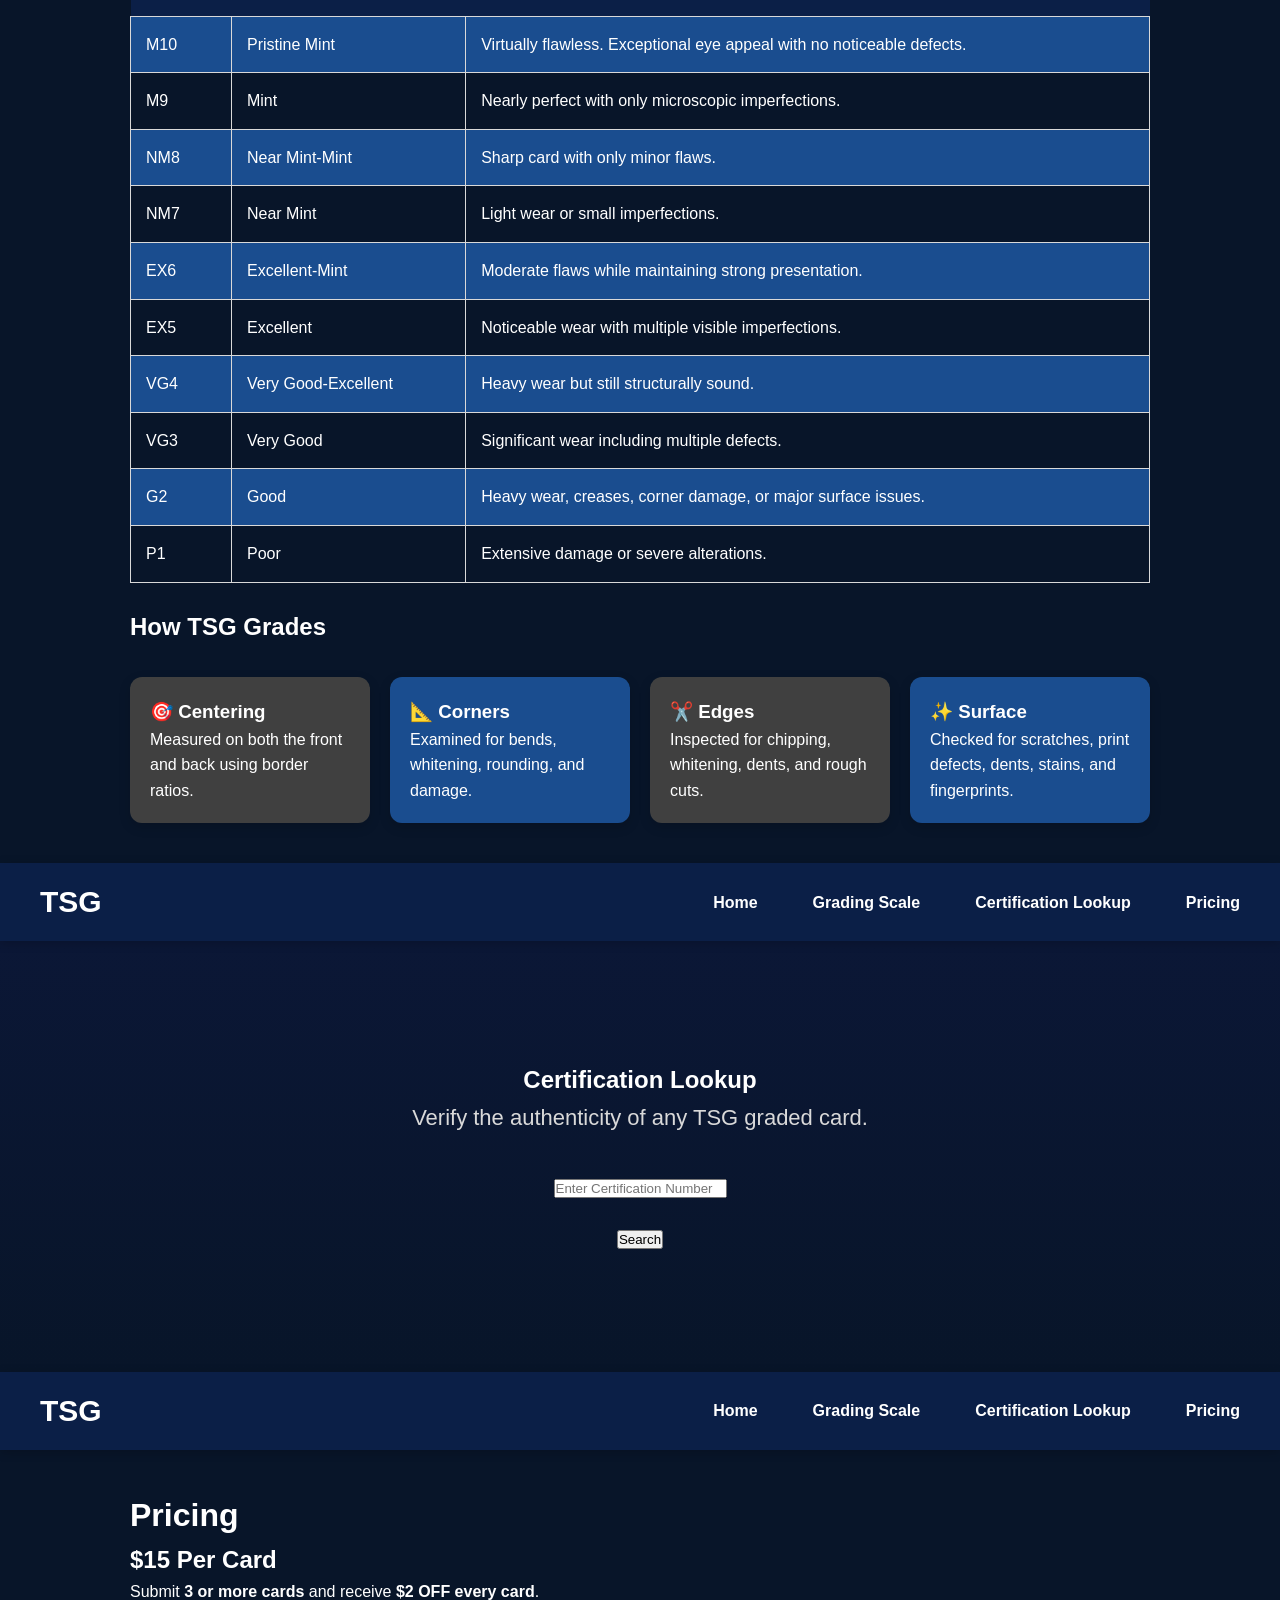
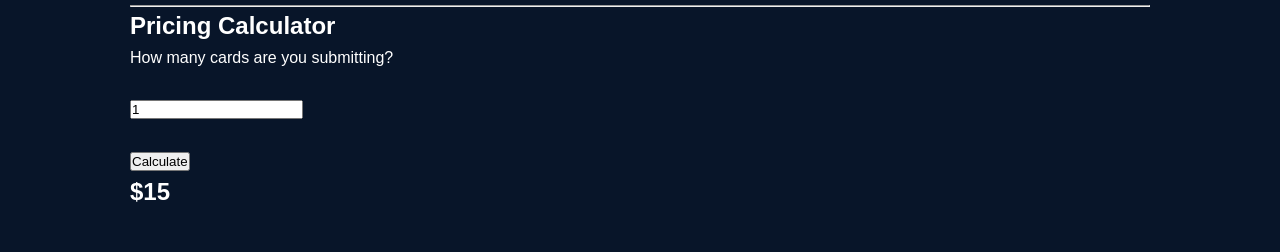
==== commit f2182f3f: "Refactor index.html to update layout and content Removed navigation links and added a container for " ====
--- a/index.html
+++ b/index.html
@@ -106,13 +106,7 @@
 
 <body>
 
-<nav>
-    <h1>TSG</h1>
-    <a href="index">Home</a>
-    <a href="grading">Grading Scale</a>
-    <a href="pricing">Pricing</a>
-    <a href="lookup">Certification Lookup</a>
-</nav>
+
 
 <div class="container">
 
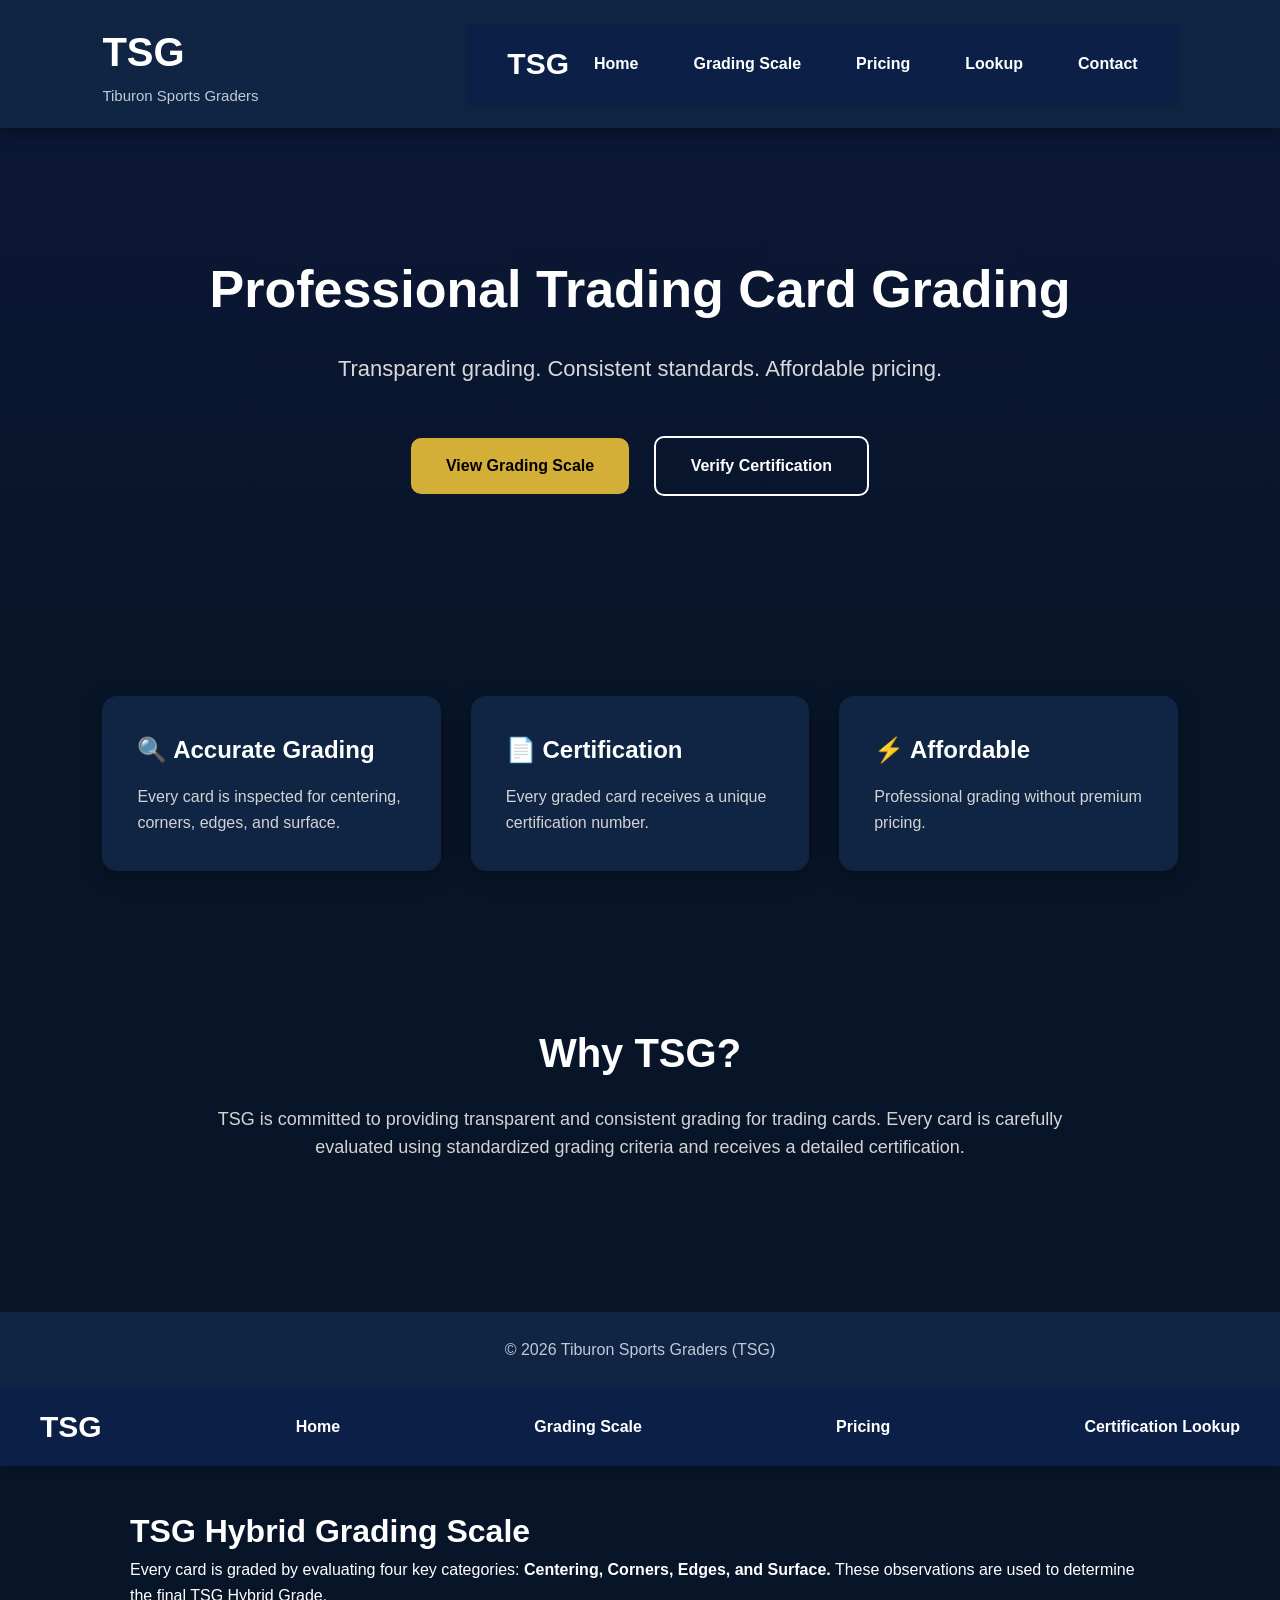
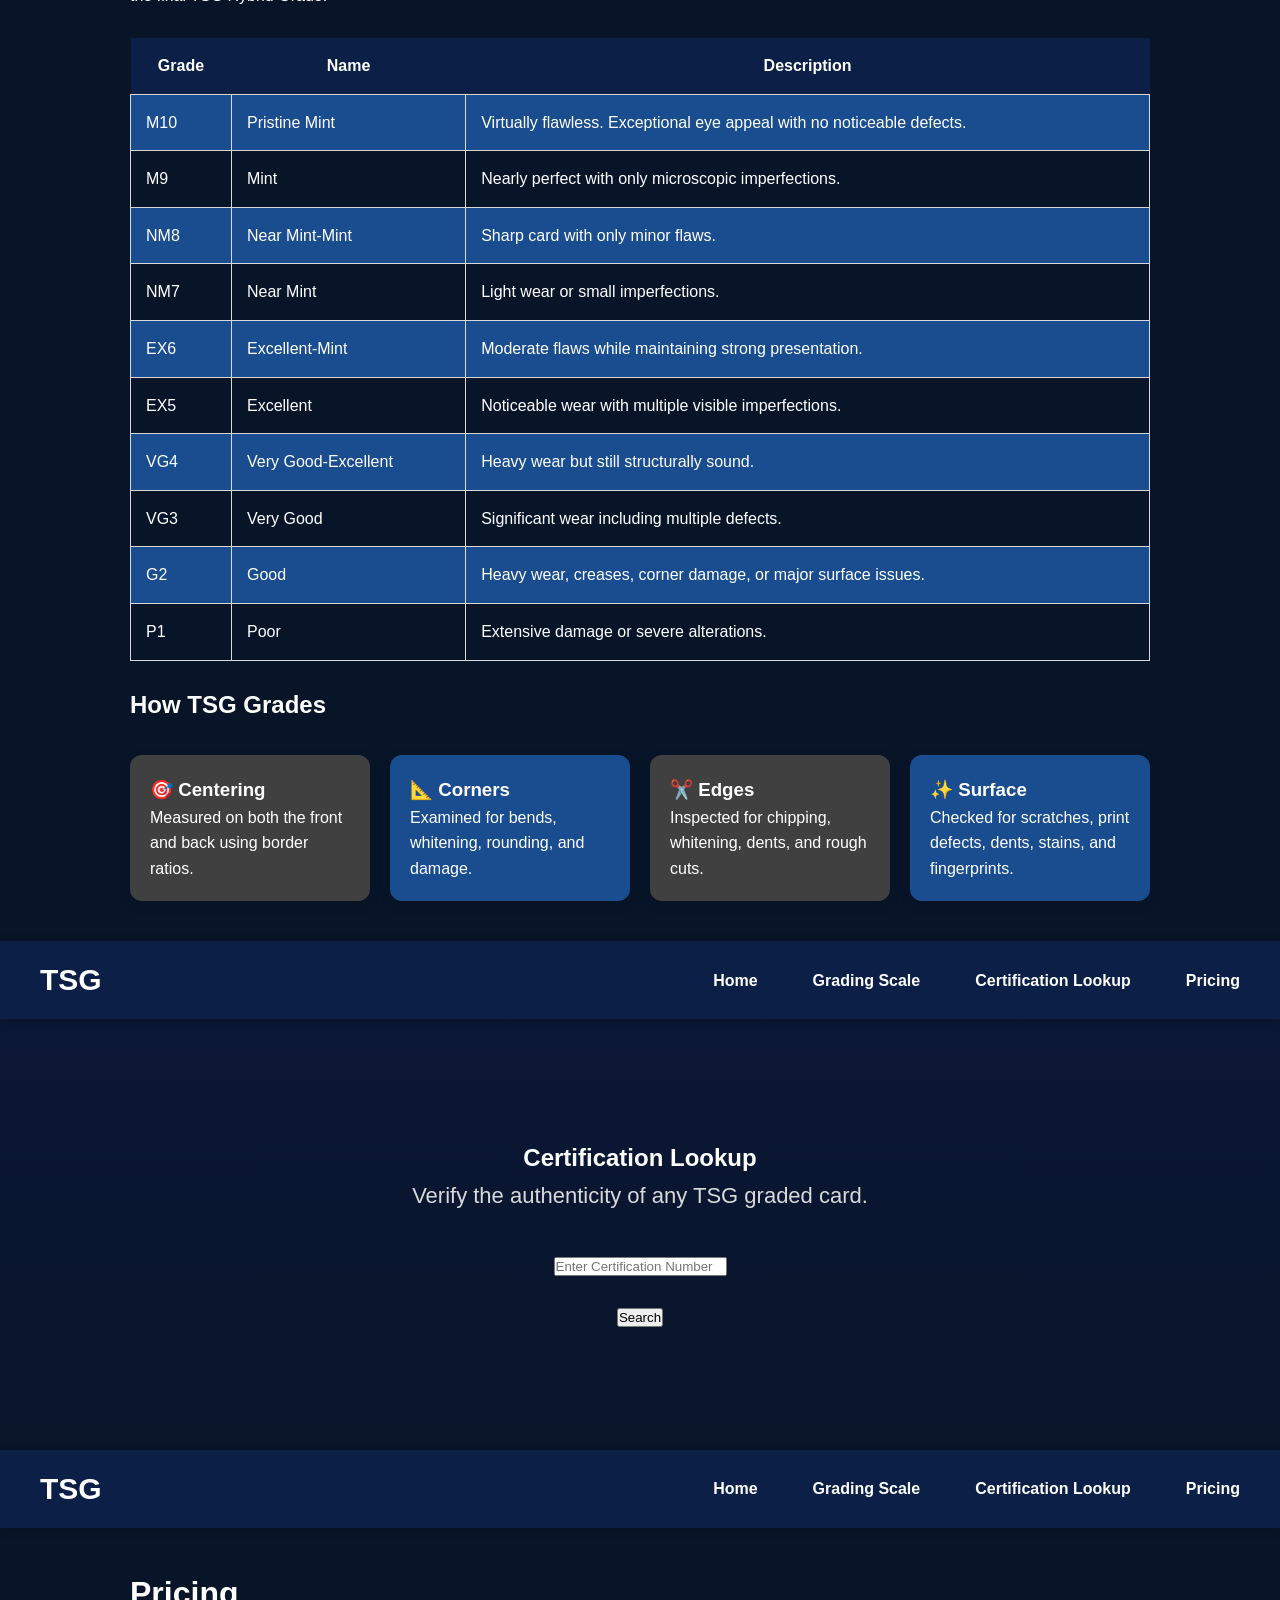
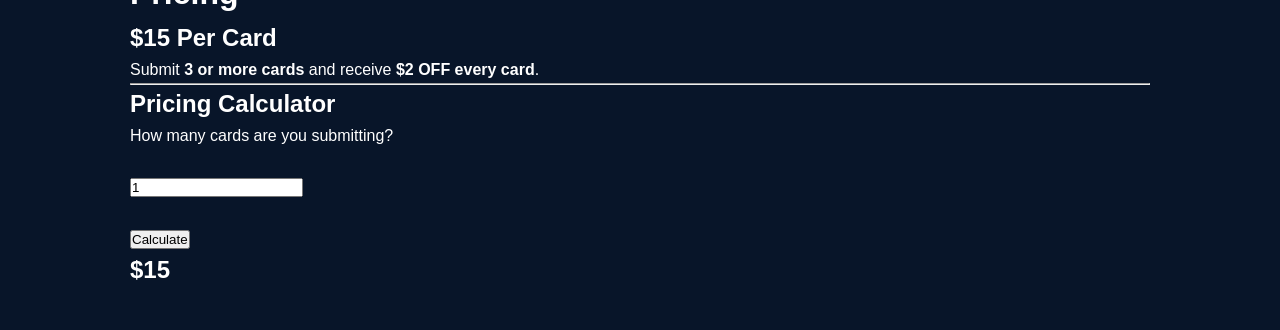
==== commit edda6614: "Add navigation menu to index.html" ====
--- a/index.html
+++ b/index.html
@@ -105,8 +105,14 @@
 </head>
 
 <body>
-
-
+<nav>
+    
+    <h1>TSG</h1>
+    <a href="index">Home</a>
+    <a href="grading">Grading Scale</a>
+    <a href="pricing">Pricing</a>
+    <a href="lookup">Certification Lookup</a>
+</nav>
 
 <div class="container">
 
